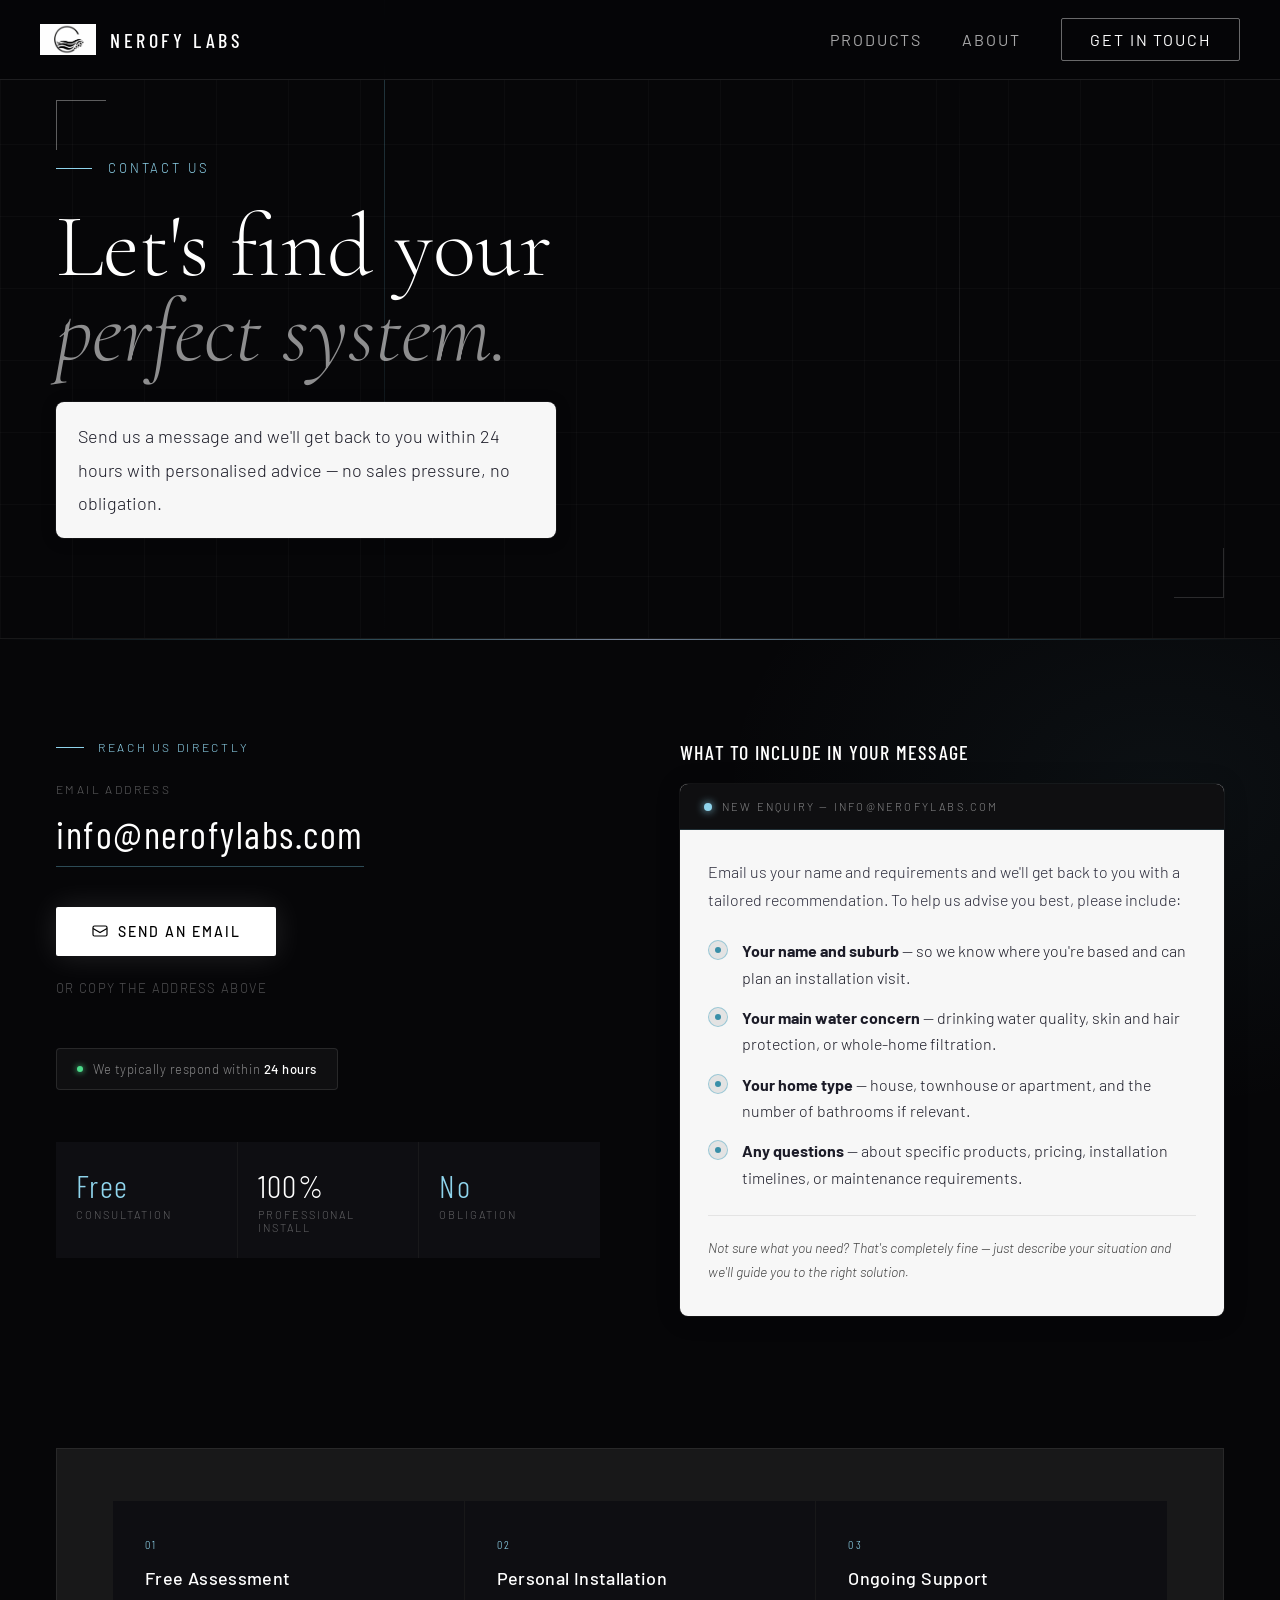
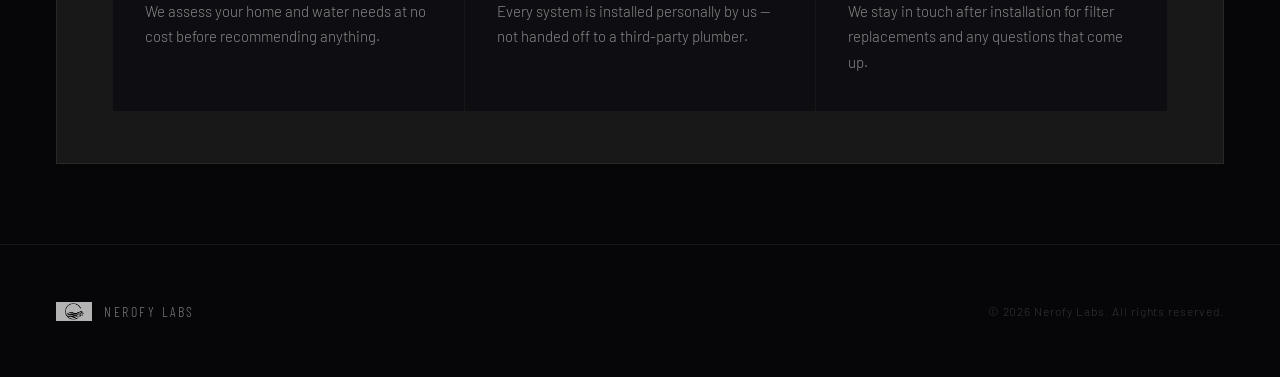
==== contact.html @ e78b655a "Create contact.html" ====
<!DOCTYPE html>
<html lang="en">
<head>
<meta charset="UTF-8"/>
<meta name="viewport" content="width=device-width, initial-scale=1.0"/>
<title>Contact — Nerofy Labs</title>
<link href="https://fonts.googleapis.com/css2?family=Cormorant+Garamond:wght@300;400;500&family=Barlow:wght@300;400;500;600&family=Barlow+Condensed:wght@300;400;500&display=swap" rel="stylesheet"/>
<style>
*{margin:0;padding:0;box-sizing:border-box;}
:root{
--black:#060608;
--surface:#0e0e12;
--surface2:#13131a;
--border:#252530;
--accent:#6ab4cc;
--accent2:#3a8fa8;
--accent-bright:#8fd4ec;
}
html{scroll-behavior:smooth;}
body{background:var(--black);color:#fff;font-family:'Barlow',sans-serif;font-weight:300;overflow-x:hidden;font-size:18px;}

/* TEXT PANEL */
.text-panel{
  display:block;
  background:rgba(255,255,255,0.97);
  color:#1c1c28;
  padding:18px 22px;
  border-radius:8px;
  line-height:1.85;
  font-weight:300;
  box-shadow:0 2px 16px rgba(0,0,0,0.18),0 0 0 1px rgba(255,255,255,0.06);
}
.text-panel strong{color:#000;font-weight:500;}

/* NAV */
nav{position:fixed;top:0;left:0;right:0;z-index:100;padding:0 40px;height:80px;display:flex;align-items:center;justify-content:space-between;border-bottom:1px solid rgba(255,255,255,0.1);background:rgba(6,6,8,0.94);backdrop-filter:blur(16px);}
.nav-logo{display:flex;align-items:center;gap:14px;text-decoration:none;}
.nav-logo img{width:56px;height:56px;object-fit:contain;}
.nav-logo-text{font-family:'Barlow Condensed',sans-serif;font-size:20px;font-weight:500;letter-spacing:0.18em;color:#fff;text-transform:uppercase;}
.nav-links{display:flex;align-items:center;gap:40px;}
.nav-links a{font-size:16px;font-weight:400;letter-spacing:0.12em;text-transform:uppercase;color:rgba(255,255,255,0.65);text-decoration:none;transition:color 0.3s;}
.nav-links a:hover{color:#fff;}
.nav-links a.active{color:#fff;}
.nav-cta{font-size:15px;font-weight:500;letter-spacing:0.12em;text-transform:uppercase;padding:11px 28px;border:1px solid rgba(255,255,255,0.4);color:#fff;text-decoration:none;transition:all 0.3s;border-radius:2px;}
.nav-cta:hover{background:rgba(255,255,255,0.08);}

/* PAGE HEADER */
.page-header{padding:160px 56px 100px;position:relative;overflow:hidden;border-bottom:1px solid rgba(255,255,255,0.07);}
.page-header-grid{position:absolute;inset:0;background-image:linear-gradient(rgba(255,255,255,0.025) 1px,transparent 1px),linear-gradient(90deg,rgba(255,255,255,0.025) 1px,transparent 1px);background-size:72px 72px;}
.page-header-beam{position:absolute;top:0;left:30%;width:1px;height:100%;background:linear-gradient(to bottom,rgba(106,180,204,0.3),rgba(106,180,204,0.08) 70%,transparent);}
.page-header-beam-2{position:absolute;top:0;right:25%;width:1px;height:100%;background:linear-gradient(to bottom,transparent 10%,rgba(255,255,255,0.06) 40%,rgba(255,255,255,0.1) 55%,rgba(255,255,255,0.06) 70%,transparent);}
.page-header-corner{position:absolute;top:100px;left:56px;width:50px;height:50px;border-top:1px solid rgba(255,255,255,0.35);border-left:1px solid rgba(255,255,255,0.35);}
.page-header-corner-br{position:absolute;bottom:40px;right:56px;width:50px;height:50px;border-bottom:1px solid rgba(255,255,255,0.15);border-right:1px solid rgba(255,255,255,0.15);}
.page-header-content{position:relative;max-width:680px;}
.page-header-eyebrow{display:flex;align-items:center;gap:16px;margin-bottom:28px;opacity:0;animation:fadeUp 0.8s 0.1s forwards;}
.page-header-eyebrow-line{width:36px;height:1px;background:var(--accent-bright);}
.page-header-eyebrow span{font-size:13px;letter-spacing:0.22em;text-transform:uppercase;color:var(--accent-bright);}
.page-header-title{font-family:'Cormorant Garamond',serif;font-size:clamp(52px,7vw,90px);font-weight:300;line-height:0.95;color:#fff;margin-bottom:28px;opacity:0;animation:fadeUp 0.8s 0.2s forwards;}
.page-header-title em{font-style:italic;color:rgba(255,255,255,0.55);}
.page-header-sub{font-size:18px;max-width:500px;opacity:0;animation:fadeUp 0.8s 0.3s forwards;}

/* LIGHT DIVIDER */
.light-divider{height:1px;background:linear-gradient(90deg,transparent,rgba(106,180,204,0.4) 30%,rgba(200,220,255,0.6) 50%,rgba(106,180,204,0.4) 70%,transparent);}

/* CONTACT SECTION */
.contact-section{padding:100px 56px;position:relative;}
.contact-glow{position:absolute;top:0;right:0;width:600px;height:500px;background:radial-gradient(ellipse at 80% 30%,rgba(106,180,204,0.06) 0%,transparent 65%);pointer-events:none;}

.contact-layout{display:grid;grid-template-columns:1fr 1fr;gap:80px;align-items:start;}

/* LEFT — email block */
.contact-left{opacity:0;animation:fadeUp 0.8s 0.15s forwards;}
.contact-section-eyebrow{display:flex;align-items:center;gap:14px;margin-bottom:28px;}
.contact-eyebrow-line{width:28px;height:1px;background:var(--accent-bright);}
.contact-eyebrow-line span,.contact-section-eyebrow span{font-size:12px;letter-spacing:0.22em;text-transform:uppercase;color:var(--accent-bright);}

.contact-email-wrap{margin-bottom:40px;}
.contact-email-label{font-size:12px;letter-spacing:0.2em;text-transform:uppercase;color:rgba(255,255,255,0.35);margin-bottom:16px;display:block;}
.contact-email-link{
  font-family:'Barlow Condensed',sans-serif;
  font-size:clamp(22px,3vw,38px);
  font-weight:400;
  letter-spacing:0.04em;
  color:#fff;
  text-decoration:none;
  border-bottom:1px solid rgba(106,180,204,0.4);
  padding-bottom:8px;
  display:inline-block;
  transition:all 0.3s;
  line-height:1.2;
}
.contact-email-link:hover{color:var(--accent-bright);border-color:var(--accent-bright);}

.contact-email-btn{
  display:inline-flex;
  align-items:center;
  gap:10px;
  font-size:14px;
  font-weight:500;
  letter-spacing:0.14em;
  text-transform:uppercase;
  color:#000;
  text-decoration:none;
  background:#fff;
  padding:16px 36px;
  border-radius:2px;
  transition:all 0.3s;
  box-shadow:0 0 30px rgba(255,255,255,0.12);
  margin-bottom:24px;
}
.contact-email-btn:hover{background:rgba(255,255,255,0.9);box-shadow:0 0 50px rgba(255,255,255,0.2);}
.contact-email-btn svg{width:16px;height:16px;}

.contact-or{font-size:13px;color:rgba(255,255,255,0.3);letter-spacing:0.1em;text-transform:uppercase;display:block;margin-bottom:24px;}

/* decorative stat boxes */
.contact-stats{display:flex;gap:1px;background:rgba(255,255,255,0.08);margin-top:52px;}
.contact-stat{flex:1;background:var(--surface);padding:24px 20px;}
.contact-stat-num{font-family:'Barlow Condensed',sans-serif;font-size:32px;font-weight:300;color:#fff;display:block;letter-spacing:0.04em;}
.contact-stat-label{font-size:11px;letter-spacing:0.18em;text-transform:uppercase;color:rgba(255,255,255,0.35);display:block;margin-top:4px;}
.contact-stat-accent{color:var(--accent-bright);}

/* RIGHT — instructions */
.contact-right{opacity:0;animation:fadeUp 0.8s 0.3s forwards;}
.contact-instructions{margin-bottom:32px;}
.contact-instructions-title{font-family:'Barlow Condensed',sans-serif;font-size:20px;font-weight:500;letter-spacing:0.06em;text-transform:uppercase;color:#fff;margin-bottom:20px;}

.contact-panel{
  background:rgba(255,255,255,0.97);
  color:#1c1c28;
  border-radius:8px;
  overflow:hidden;
  box-shadow:0 2px 24px rgba(0,0,0,0.2),0 0 0 1px rgba(255,255,255,0.06);
}
.contact-panel-header{
  background:rgba(6,6,8,0.96);
  border-bottom:1px solid rgba(106,180,204,0.2);
  padding:16px 24px;
  display:flex;
  align-items:center;
  gap:10px;
}
.contact-panel-dot{width:8px;height:8px;border-radius:50%;background:var(--accent-bright);box-shadow:0 0 8px var(--accent-bright);}
.contact-panel-label{font-size:11px;letter-spacing:0.2em;text-transform:uppercase;color:rgba(255,255,255,0.5);}
.contact-panel-body{padding:28px 28px 32px;}
.contact-panel-intro{font-size:16px;line-height:1.75;color:#2a2a3a;margin-bottom:24px;font-weight:300;}

.contact-checklist{list-style:none;display:flex;flex-direction:column;gap:14px;margin-bottom:24px;}
.contact-checklist li{display:flex;align-items:flex-start;gap:14px;font-size:16px;line-height:1.65;color:#1c1c28;font-weight:300;}
.contact-check{
  flex-shrink:0;
  width:20px;height:20px;
  border-radius:50%;
  background:rgba(6,6,8,0.08);
  border:1.5px solid rgba(106,180,204,0.6);
  display:flex;align-items:center;justify-content:center;
  margin-top:2px;
}
.contact-check::after{
  content:'';
  width:6px;height:6px;
  border-radius:50%;
  background:var(--accent2);
}

.contact-panel-note{
  font-size:14px;
  line-height:1.7;
  color:#444;
  font-style:italic;
  padding-top:20px;
  border-top:1px solid rgba(0,0,0,0.08);
}

/* response time badge */
.contact-response{
  display:inline-flex;
  align-items:center;
  gap:10px;
  background:rgba(255,255,255,0.04);
  border:1px solid rgba(255,255,255,0.1);
  padding:12px 20px;
  border-radius:4px;
  margin-top:28px;
}
.contact-response-dot{width:6px;height:6px;border-radius:50%;background:#4cdb8a;box-shadow:0 0 6px #4cdb8a;animation:pulse 2s ease-in-out infinite;}
.contact-response-text{font-size:13px;color:rgba(255,255,255,0.5);letter-spacing:0.04em;}
.contact-response-text strong{color:#fff;font-weight:500;}

@keyframes pulse{0%,100%{opacity:1;}50%{opacity:0.4;}}

/* DIVIDER SECTION */
.contact-divider-section{padding:0 56px 80px;}
.contact-divider-inner{border:1px solid rgba(255,255,255,0.07);padding:52px 56px;display:grid;grid-template-columns:repeat(3,1fr);gap:1px;background:rgba(255,255,255,0.07);}
.contact-reason{background:var(--surface);padding:36px 32px;}
.contact-reason-num{font-family:'Barlow Condensed',sans-serif;font-size:12px;letter-spacing:0.2em;color:var(--accent-bright);margin-bottom:16px;display:block;}
.contact-reason-title{font-size:18px;font-weight:500;color:#fff;margin-bottom:10px;letter-spacing:0.02em;}
.contact-reason-desc{font-size:15px;color:rgba(255,255,255,0.5);line-height:1.7;font-weight:300;}

footer{padding:48px 56px;border-top:1px solid rgba(255,255,255,0.07);display:flex;align-items:center;justify-content:space-between;flex-wrap:wrap;gap:20px;}
.footer-logo{display:flex;align-items:center;gap:12px;}
.footer-logo img{width:36px;height:36px;object-fit:contain;opacity:0.7;}
.footer-logo span{font-family:'Barlow Condensed',sans-serif;font-size:14px;letter-spacing:0.18em;text-transform:uppercase;color:rgba(255,255,255,0.45);}
.footer-copy{font-size:12px;color:rgba(255,255,255,0.18);letter-spacing:0.08em;}

@keyframes fadeUp{from{opacity:0;transform:translateY(24px);}to{opacity:1;transform:translateY(0);}}

@media(max-width:960px){
  nav{padding:0 24px;}
  .nav-links{display:none;}
  .page-header{padding:120px 28px 72px;}
  .page-header-corner{left:28px;}
  .contact-section{padding:64px 28px;}
  .contact-layout{grid-template-columns:1fr;gap:56px;}
  .contact-divider-section{padding:0 28px 64px;}
  .contact-divider-inner{grid-template-columns:1fr;padding:32px;}
  footer{padding:40px 28px;}
}
</style>
</head>
<body>

<nav>
  <a class="nav-logo" href="index.html">
    <img src="logo.png" alt="Nerofy Labs"/>
    <span class="nav-logo-text">Nerofy Labs</span>
  </a>
  <div class="nav-links">
    <a href="products.html">Products</a>
    <a href="index.html#why">About</a>
    <a href="contact.html" class="nav-cta active">Get in Touch</a>
  </div>
</nav>

<!-- PAGE HEADER -->
<div class="page-header">
  <div class="page-header-grid"></div>
  <div class="page-header-beam"></div>
  <div class="page-header-beam-2"></div>
  <div class="page-header-corner"></div>
  <div class="page-header-corner-br"></div>
  <div class="page-header-content">
    <div class="page-header-eyebrow">
      <div class="page-header-eyebrow-line"></div>
      <span>Contact Us</span>
    </div>
    <h1 class="page-header-title">Let's find your<br><em>perfect system.</em></h1>
    <p class="page-header-sub"><span class="text-panel">Send us a message and we'll get back to you within 24 hours with personalised advice — no sales pressure, no obligation.</span></p>
  </div>
</div>

<div class="light-divider"></div>

<!-- CONTACT SECTION -->
<section class="contact-section">
  <div class="contact-glow"></div>
  <div class="contact-layout">

    <!-- LEFT: EMAIL -->
    <div class="contact-left">
      <div class="contact-section-eyebrow">
        <div class="contact-eyebrow-line"></div>
        <span>Reach Us Directly</span>
      </div>

      <div class="contact-email-wrap">
        <span class="contact-email-label">Email Address</span>
        <a href="mailto:info@nerofylabs.com" class="contact-email-link">info@nerofylabs.com</a>
      </div>

      <a href="mailto:info@nerofylabs.com" class="contact-email-btn">
        <svg viewBox="0 0 16 16" fill="none" xmlns="http://www.w3.org/2000/svg"><rect x="1" y="3" width="14" height="10" rx="1.5" stroke="currentColor" stroke-width="1.2"/><path d="M1 5.5L8 9.5L15 5.5" stroke="currentColor" stroke-width="1.2"/></svg>
        Send an Email
      </a>

      <span class="contact-or">or copy the address above</span>

      <div class="contact-response">
        <div class="contact-response-dot"></div>
        <span class="contact-response-text">We typically respond within <strong>24 hours</strong></span>
      </div>

      <div class="contact-stats">
        <div class="contact-stat">
          <span class="contact-stat-num contact-stat-accent">Free</span>
          <span class="contact-stat-label">Consultation</span>
        </div>
        <div class="contact-stat">
          <span class="contact-stat-num">100%</span>
          <span class="contact-stat-label">Professional Install</span>
        </div>
        <div class="contact-stat">
          <span class="contact-stat-num contact-stat-accent">No</span>
          <span class="contact-stat-label">Obligation</span>
        </div>
      </div>
    </div>

    <!-- RIGHT: INSTRUCTIONS -->
    <div class="contact-right">
      <div class="contact-instructions">
        <p class="contact-instructions-title">What to include in your message</p>
        <div class="contact-panel">
          <div class="contact-panel-header">
            <div class="contact-panel-dot"></div>
            <span class="contact-panel-label">New Enquiry — info@nerofylabs.com</span>
          </div>
          <div class="contact-panel-body">
            <p class="contact-panel-intro">
              Email us your name and requirements and we'll get back to you with a tailored recommendation. To help us advise you best, please include:
            </p>
            <ul class="contact-checklist">
              <li>
                <span class="contact-check"></span>
                <span><strong>Your name and suburb</strong> — so we know where you're based and can plan an installation visit.</span>
              </li>
              <li>
                <span class="contact-check"></span>
                <span><strong>Your main water concern</strong> — drinking water quality, skin and hair protection, or whole-home filtration.</span>
              </li>
              <li>
                <span class="contact-check"></span>
                <span><strong>Your home type</strong> — house, townhouse or apartment, and the number of bathrooms if relevant.</span>
              </li>
              <li>
                <span class="contact-check"></span>
                <span><strong>Any questions</strong> — about specific products, pricing, installation timelines, or maintenance requirements.</span>
              </li>
            </ul>
            <p class="contact-panel-note">
              Not sure what you need? That's completely fine — just describe your situation and we'll guide you to the right solution.
            </p>
          </div>
        </div>
      </div>
    </div>

  </div>
</section>

<!-- WHY GET IN TOUCH -->
<div class="contact-divider-section">
  <div class="contact-divider-inner">
    <div class="contact-reason">
      <span class="contact-reason-num">01</span>
      <p class="contact-reason-title">Free Assessment</p>
      <p class="contact-reason-desc">We assess your home and water needs at no cost before recommending anything.</p>
    </div>
    <div class="contact-reason">
      <span class="contact-reason-num">02</span>
      <p class="contact-reason-title">Personal Installation</p>
      <p class="contact-reason-desc">Every system is installed personally by us — not handed off to a third-party plumber.</p>
    </div>
    <div class="contact-reason">
      <span class="contact-reason-num">03</span>
      <p class="contact-reason-title">Ongoing Support</p>
      <p class="contact-reason-desc">We stay in touch after installation for filter replacements and any questions that come up.</p>
    </div>
  </div>
</div>

<footer>
  <div class="footer-logo">
    <img src="logo.png" alt="Nerofy Labs"/>
    <span>Nerofy Labs</span>
  </div>
  <span class="footer-copy">© 2026 Nerofy Labs. All rights reserved.</span>
</footer>

</body>
</html>
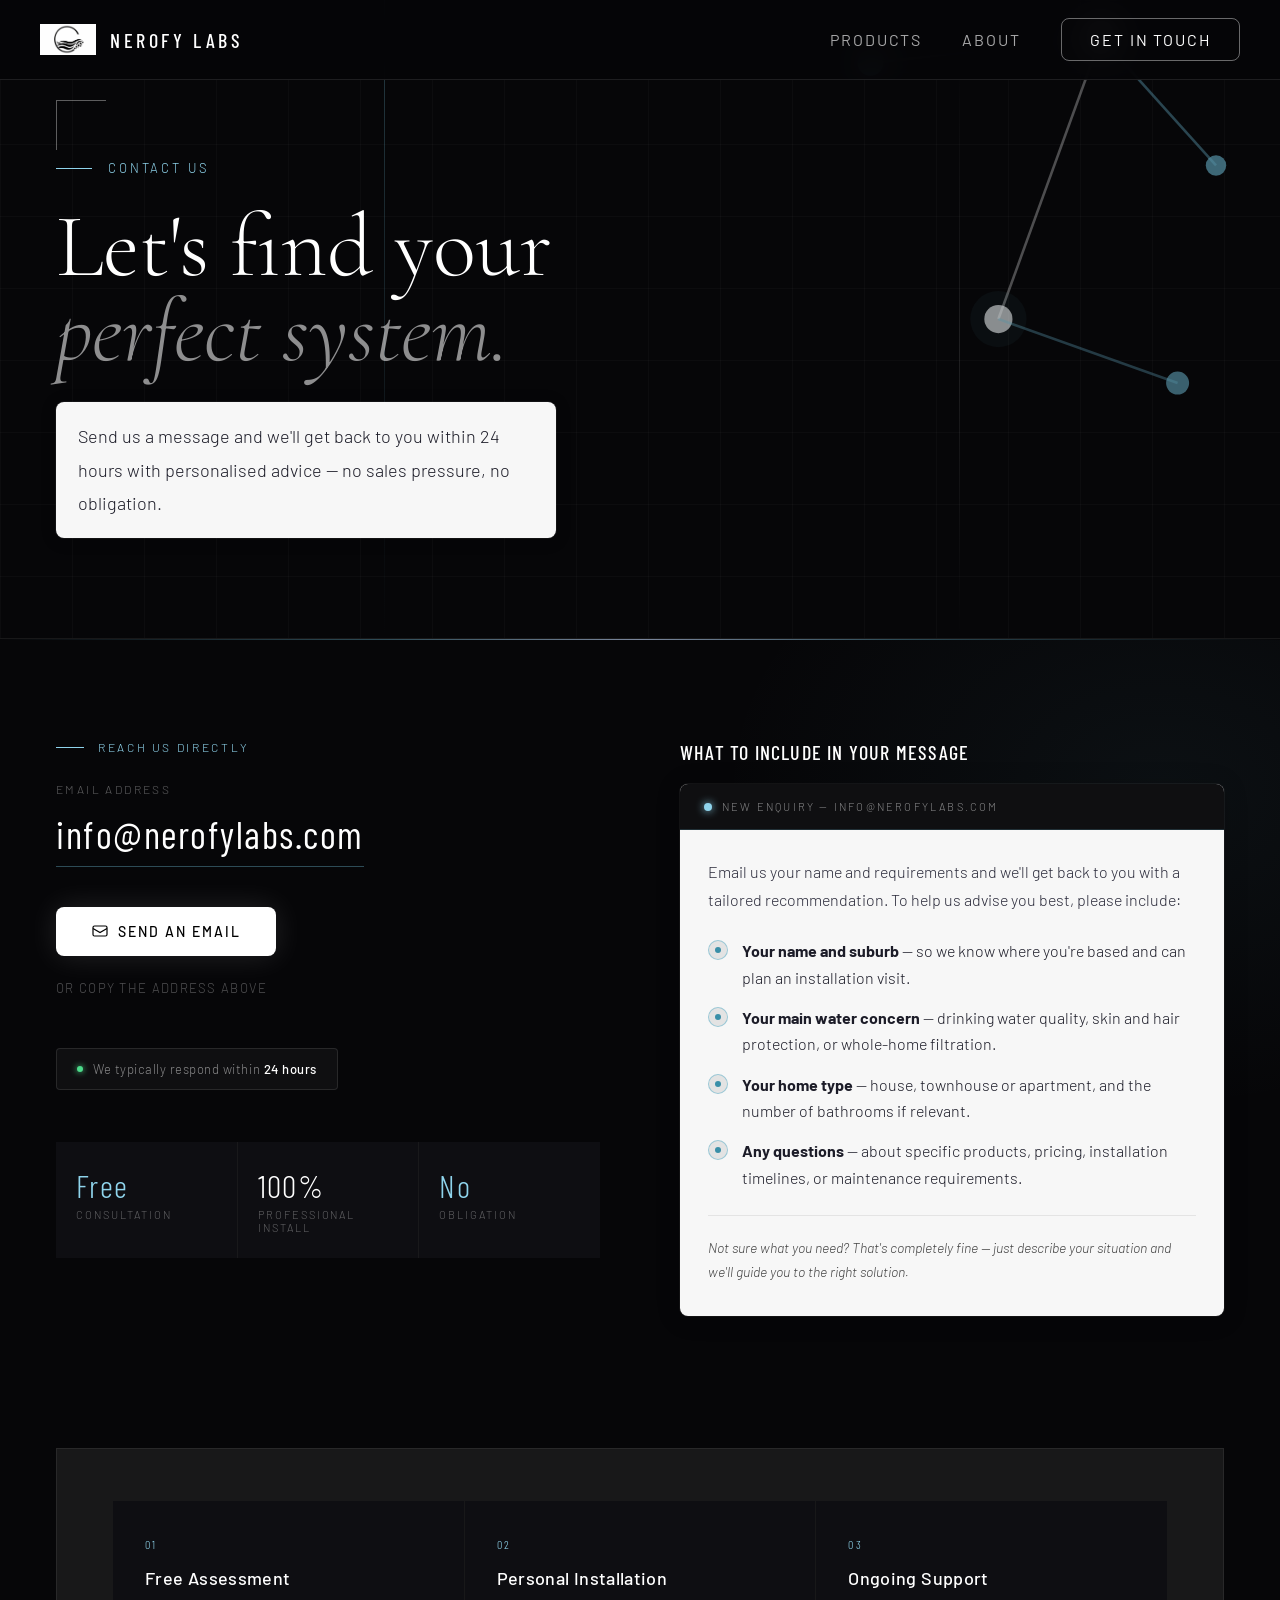
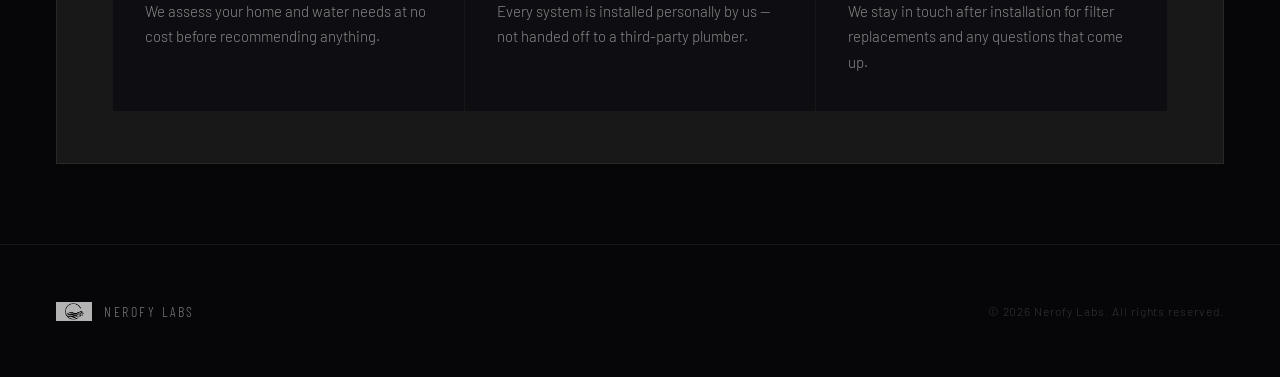
==== commit 2a129947: "Update contact.html" ====
--- a/contact.html
+++ b/contact.html
@@ -41,7 +41,7 @@
 .nav-links a{font-size:16px;font-weight:400;letter-spacing:0.12em;text-transform:uppercase;color:rgba(255,255,255,0.65);text-decoration:none;transition:color 0.3s;}
 .nav-links a:hover{color:#fff;}
 .nav-links a.active{color:#fff;}
-.nav-cta{font-size:15px;font-weight:500;letter-spacing:0.12em;text-transform:uppercase;padding:11px 28px;border:1px solid rgba(255,255,255,0.4);color:#fff;text-decoration:none;transition:all 0.3s;border-radius:2px;}
+.nav-cta{font-size:15px;font-weight:500;letter-spacing:0.12em;text-transform:uppercase;padding:11px 28px;border:1px solid rgba(255,255,255,0.4);color:#fff;text-decoration:none;transition:all 0.3s;border-radius:8px;}
 .nav-cta:hover{background:rgba(255,255,255,0.08);}
 
 /* PAGE HEADER */
@@ -103,7 +103,7 @@
   text-decoration:none;
   background:#fff;
   padding:16px 36px;
-  border-radius:2px;
+  border-radius:8px;
   transition:all 0.3s;
   box-shadow:0 0 30px rgba(255,255,255,0.12);
   margin-bottom:24px;
@@ -238,7 +238,19 @@
   <div class="page-header-beam"></div>
   <div class="page-header-beam-2"></div>
   <div class="page-header-corner"></div>
-  <div class="page-header-corner-br"></div>
+  <svg style="position:absolute;top:0;right:0;width:40%;height:100%;opacity:0.8;pointer-events:none;" viewBox="0 0 400 600" xmlns="http://www.w3.org/2000/svg" preserveAspectRatio="xMaxYMid slice">
+    <circle cx="80" cy="100" r="10" fill="rgba(106,180,204,0.82)"/>
+    <circle cx="260" cy="80" r="13" fill="rgba(255,255,255,0.74)"/>
+    <circle cx="350" cy="180" r="8" fill="rgba(106,180,204,0.7)"/>
+    <circle cx="180" cy="300" r="11" fill="rgba(255,255,255,0.68)"/>
+    <circle cx="320" cy="350" r="9" fill="rgba(106,180,204,0.65)"/>
+    <line x1="80" y1="100" x2="260" y2="80" stroke="rgba(255,255,255,0.42)" stroke-width="2"/>
+    <line x1="260" y1="80" x2="350" y2="180" stroke="rgba(106,180,204,0.46)" stroke-width="2"/>
+    <line x1="260" y1="80" x2="180" y2="300" stroke="rgba(255,255,255,0.36)" stroke-width="2"/>
+    <line x1="180" y1="300" x2="320" y2="350" stroke="rgba(106,180,204,0.38)" stroke-width="2"/>
+    <circle cx="260" cy="80" r="26" fill="rgba(255,255,255,0.05)"/>
+    <circle cx="180" cy="300" r="22" fill="rgba(106,180,204,0.06)"/>
+  </svg>
   <div class="page-header-content">
     <div class="page-header-eyebrow">
       <div class="page-header-eyebrow-line"></div>
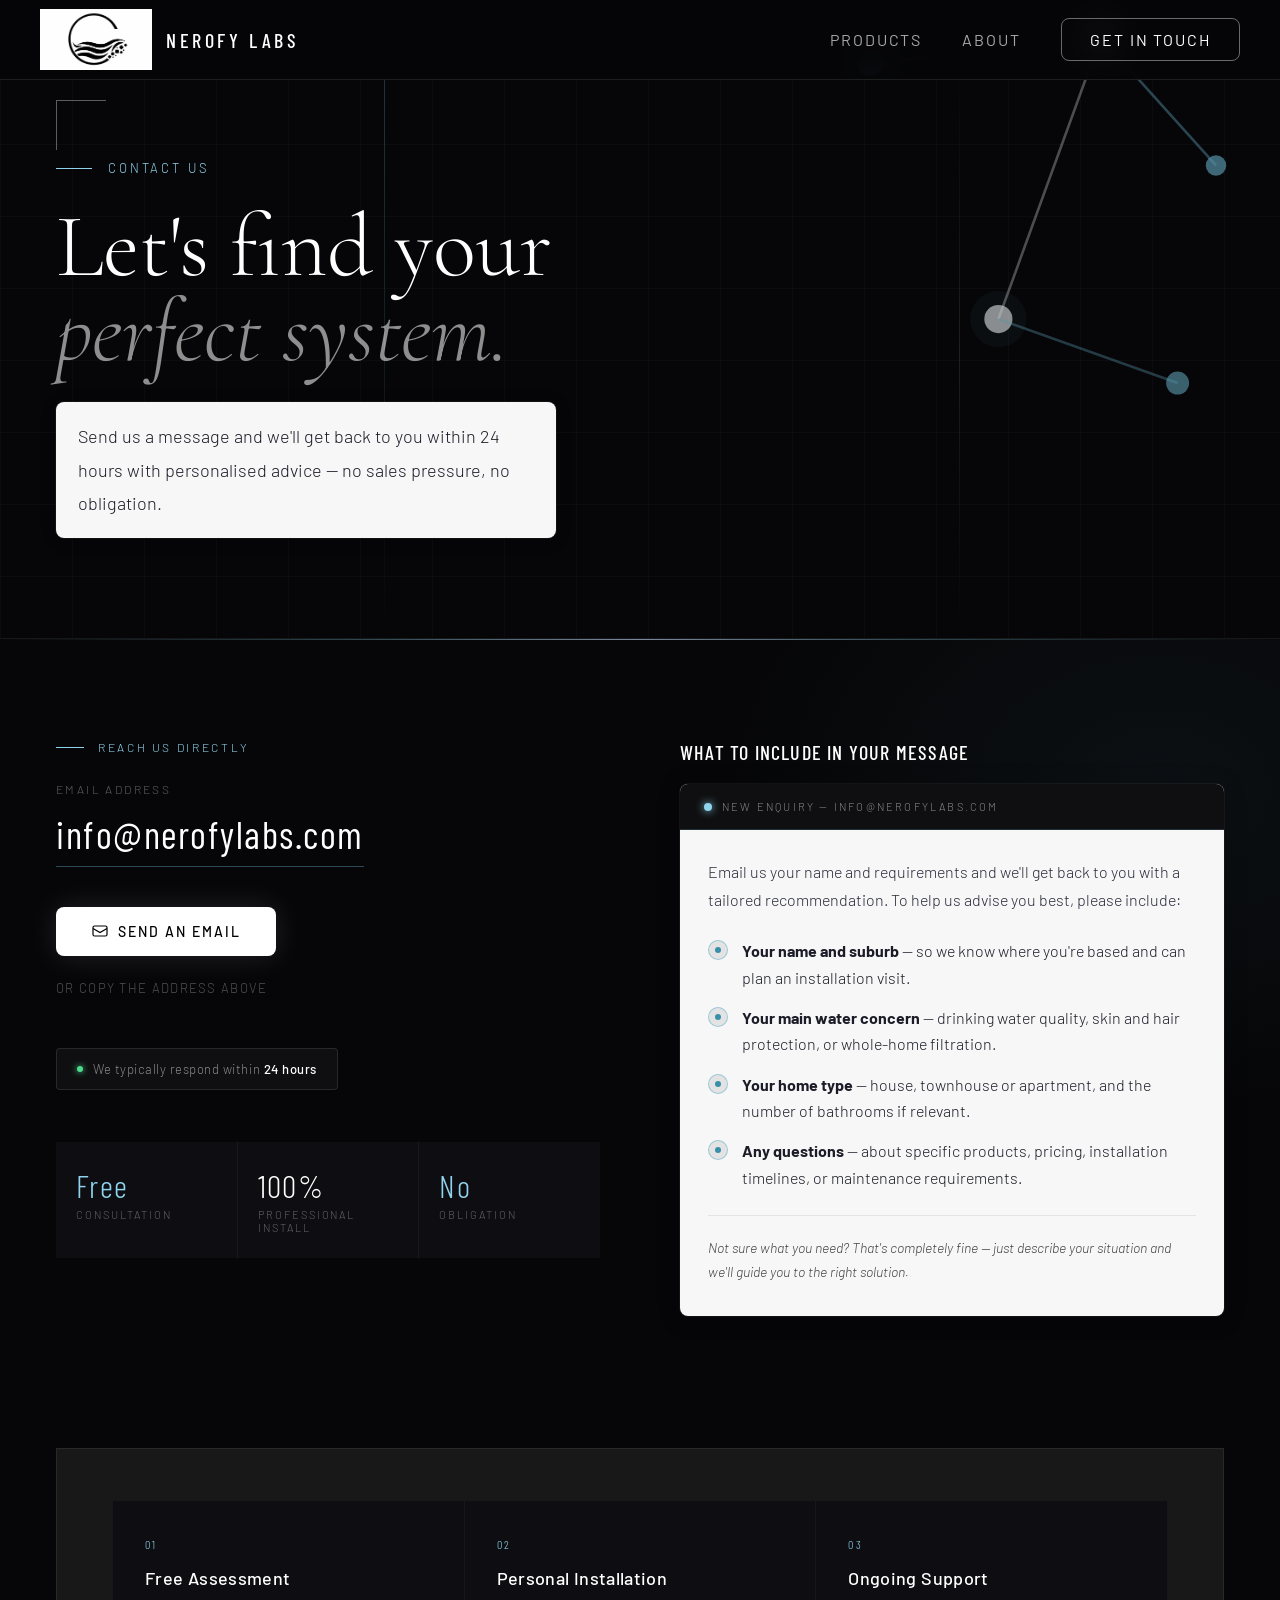
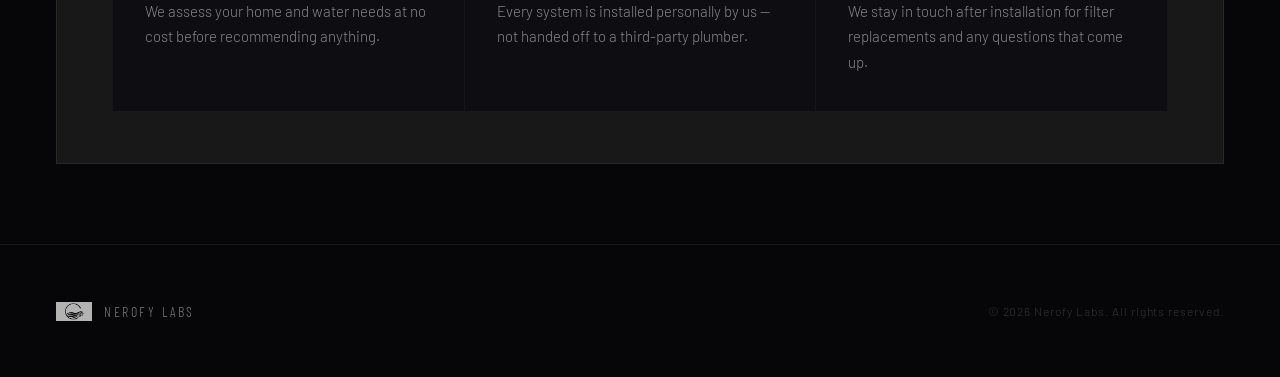
==== commit e449d559: "Update contact.html" ====
--- a/contact.html
+++ b/contact.html
@@ -35,7 +35,7 @@
 /* NAV */
 nav{position:fixed;top:0;left:0;right:0;z-index:100;padding:0 40px;height:80px;display:flex;align-items:center;justify-content:space-between;border-bottom:1px solid rgba(255,255,255,0.1);background:rgba(6,6,8,0.94);backdrop-filter:blur(16px);}
 .nav-logo{display:flex;align-items:center;gap:14px;text-decoration:none;}
-.nav-logo img{width:56px;height:56px;object-fit:contain;}
+.nav-logo img{width:112px;height:112px;object-fit:contain;}
 .nav-logo-text{font-family:'Barlow Condensed',sans-serif;font-size:20px;font-weight:500;letter-spacing:0.18em;color:#fff;text-transform:uppercase;}
 .nav-links{display:flex;align-items:center;gap:40px;}
 .nav-links a{font-size:16px;font-weight:400;letter-spacing:0.12em;text-transform:uppercase;color:rgba(255,255,255,0.65);text-decoration:none;transition:color 0.3s;}
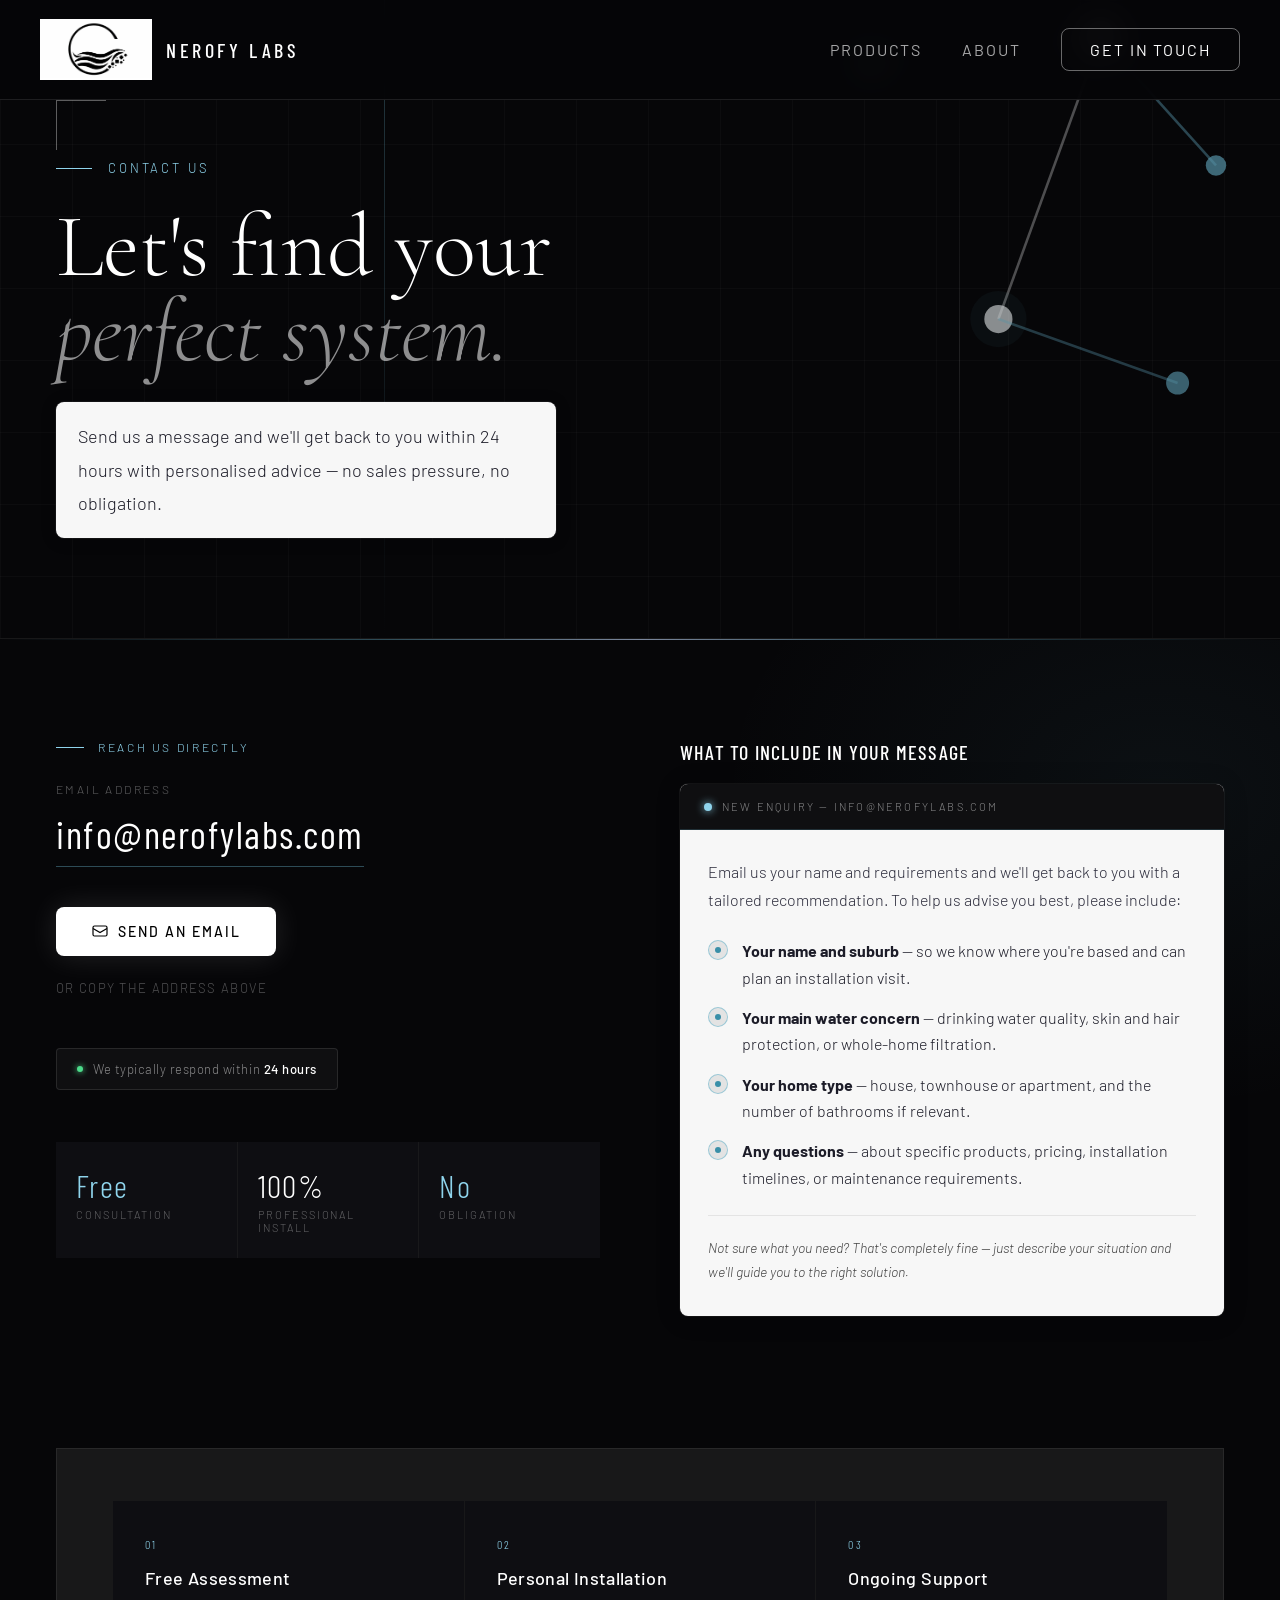
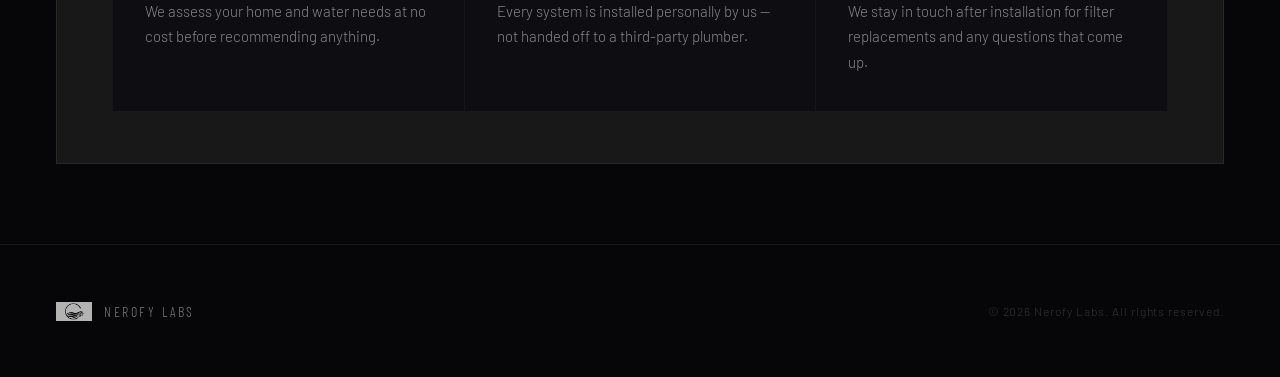
==== commit dbf5199e: "Update contact.html" ====
--- a/contact.html
+++ b/contact.html
@@ -33,7 +33,7 @@
 .text-panel strong{color:#000;font-weight:500;}
 
 /* NAV */
-nav{position:fixed;top:0;left:0;right:0;z-index:100;padding:0 40px;height:80px;display:flex;align-items:center;justify-content:space-between;border-bottom:1px solid rgba(255,255,255,0.1);background:rgba(6,6,8,0.94);backdrop-filter:blur(16px);}
+nav{position:fixed;top:0;left:0;right:0;z-index:100;padding:0 40px;height:100px;display:flex;align-items:center;justify-content:space-between;border-bottom:1px solid rgba(255,255,255,0.1);background:rgba(6,6,8,0.94);backdrop-filter:blur(16px);}
 .nav-logo{display:flex;align-items:center;gap:14px;text-decoration:none;}
 .nav-logo img{width:112px;height:112px;object-fit:contain;}
 .nav-logo-text{font-family:'Barlow Condensed',sans-serif;font-size:20px;font-weight:500;letter-spacing:0.18em;color:#fff;text-transform:uppercase;}
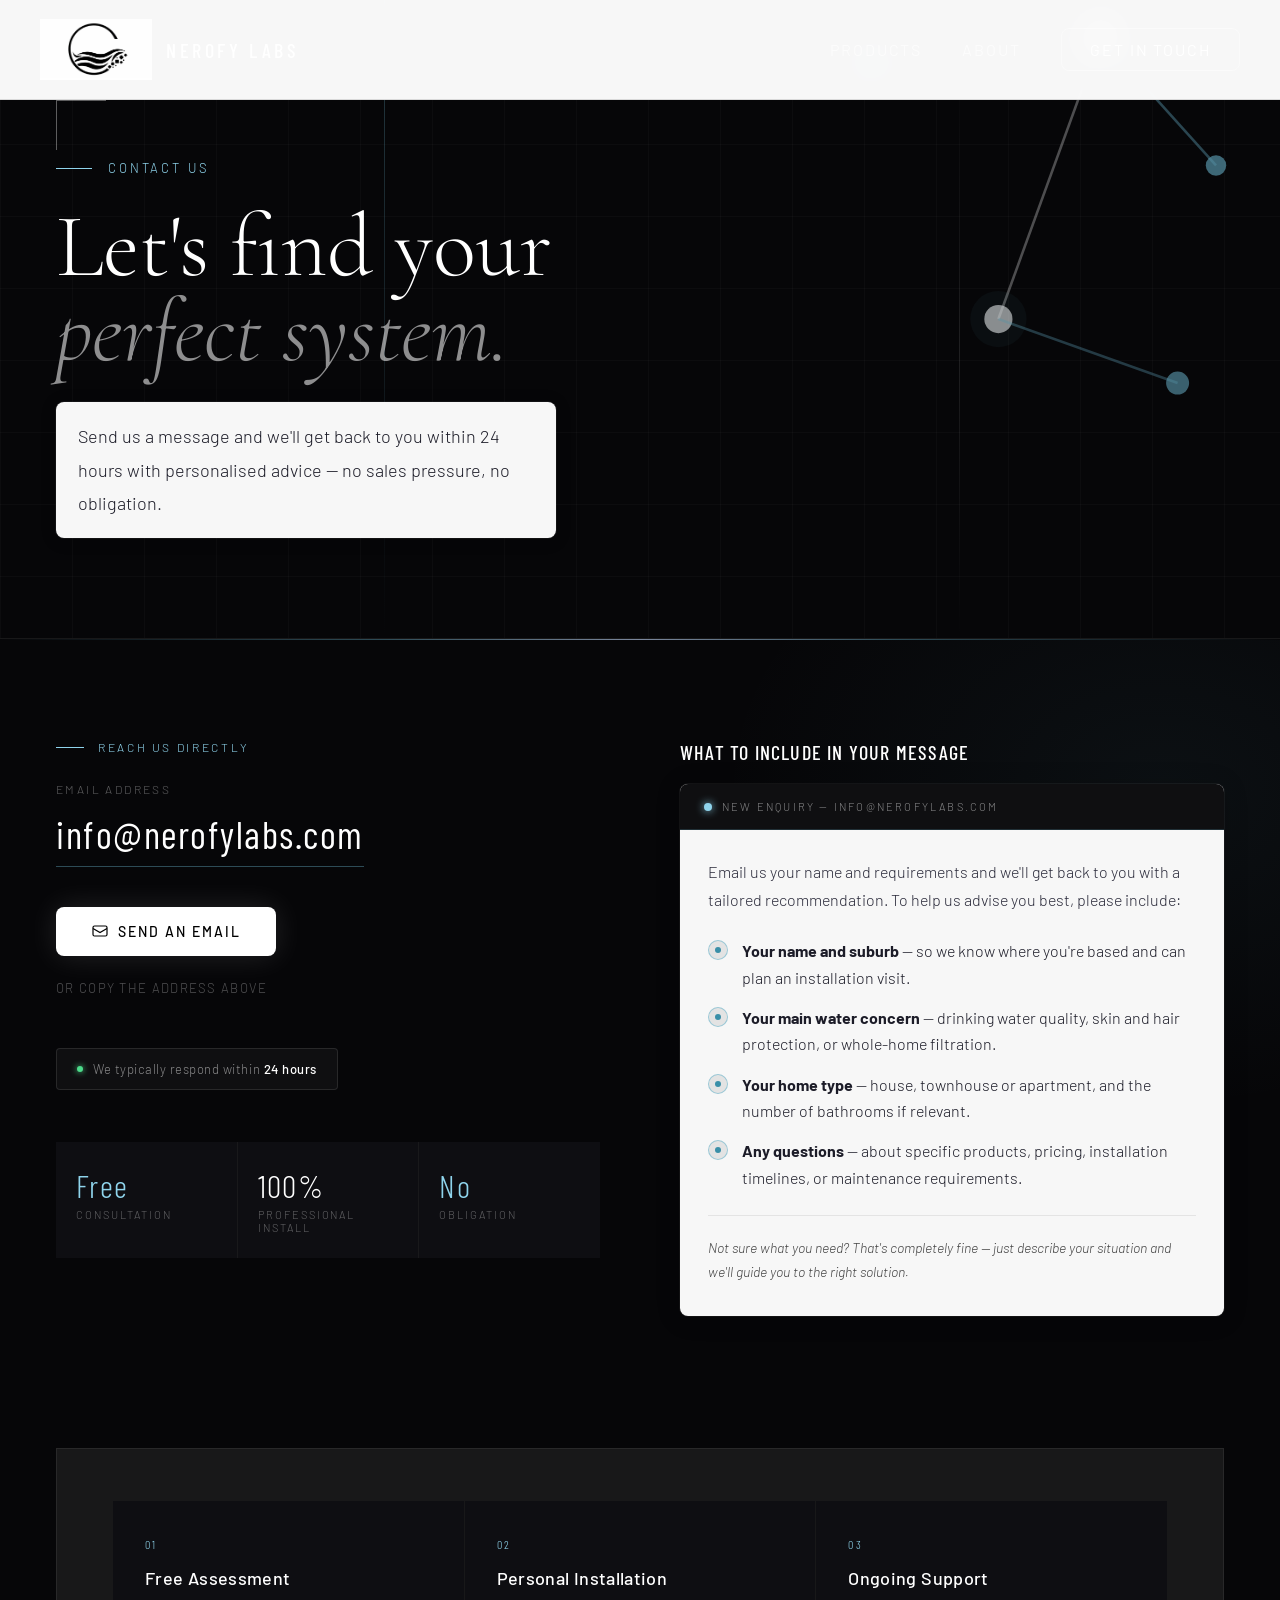
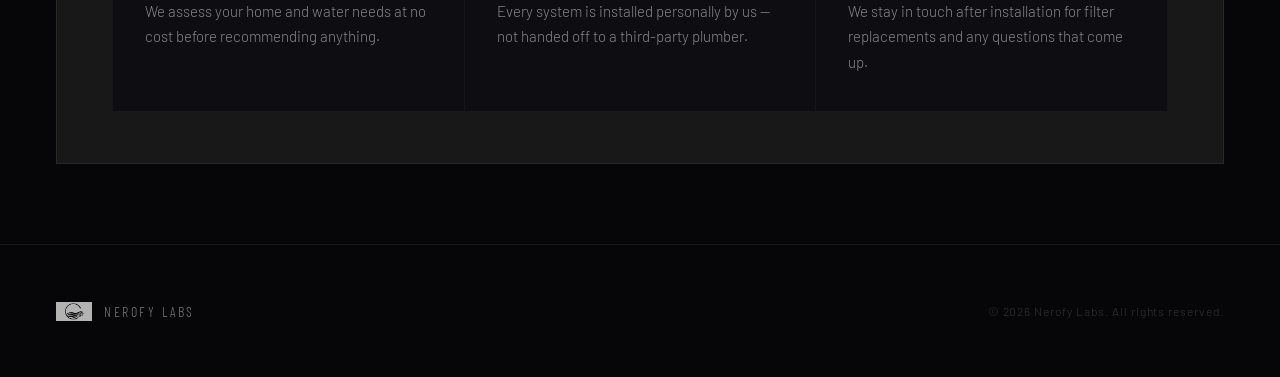
==== commit 5f574e88: "Update contact.html" ====
--- a/contact.html
+++ b/contact.html
@@ -33,13 +33,13 @@
 .text-panel strong{color:#000;font-weight:500;}
 
 /* NAV */
-nav{position:fixed;top:0;left:0;right:0;z-index:100;padding:0 40px;height:100px;display:flex;align-items:center;justify-content:space-between;border-bottom:1px solid rgba(255,255,255,0.1);background:rgba(6,6,8,0.94);backdrop-filter:blur(16px);}
+nav{position:fixed;top:0;left:0;right:0;z-index:100;padding:0 40px;height:100px;display:flex;align-items:center;justify-content:space-between;border-bottom:1px solid rgba(0,0,0,0.12);background:rgba(255,255,255,0.97);backdrop-filter:blur(16px);}
 .nav-logo{display:flex;align-items:center;gap:14px;text-decoration:none;}
 .nav-logo img{width:112px;height:112px;object-fit:contain;}
 .nav-logo-text{font-family:'Barlow Condensed',sans-serif;font-size:20px;font-weight:500;letter-spacing:0.18em;color:#fff;text-transform:uppercase;}
 .nav-links{display:flex;align-items:center;gap:40px;}
 .nav-links a{font-size:16px;font-weight:400;letter-spacing:0.12em;text-transform:uppercase;color:rgba(255,255,255,0.65);text-decoration:none;transition:color 0.3s;}
-.nav-links a:hover{color:#fff;}
+.nav-links a:hover,.nav-links a.active{color:#fff;}
 .nav-links a.active{color:#fff;}
 .nav-cta{font-size:15px;font-weight:500;letter-spacing:0.12em;text-transform:uppercase;padding:11px 28px;border:1px solid rgba(255,255,255,0.4);color:#fff;text-decoration:none;transition:all 0.3s;border-radius:8px;}
 .nav-cta:hover{background:rgba(255,255,255,0.08);}
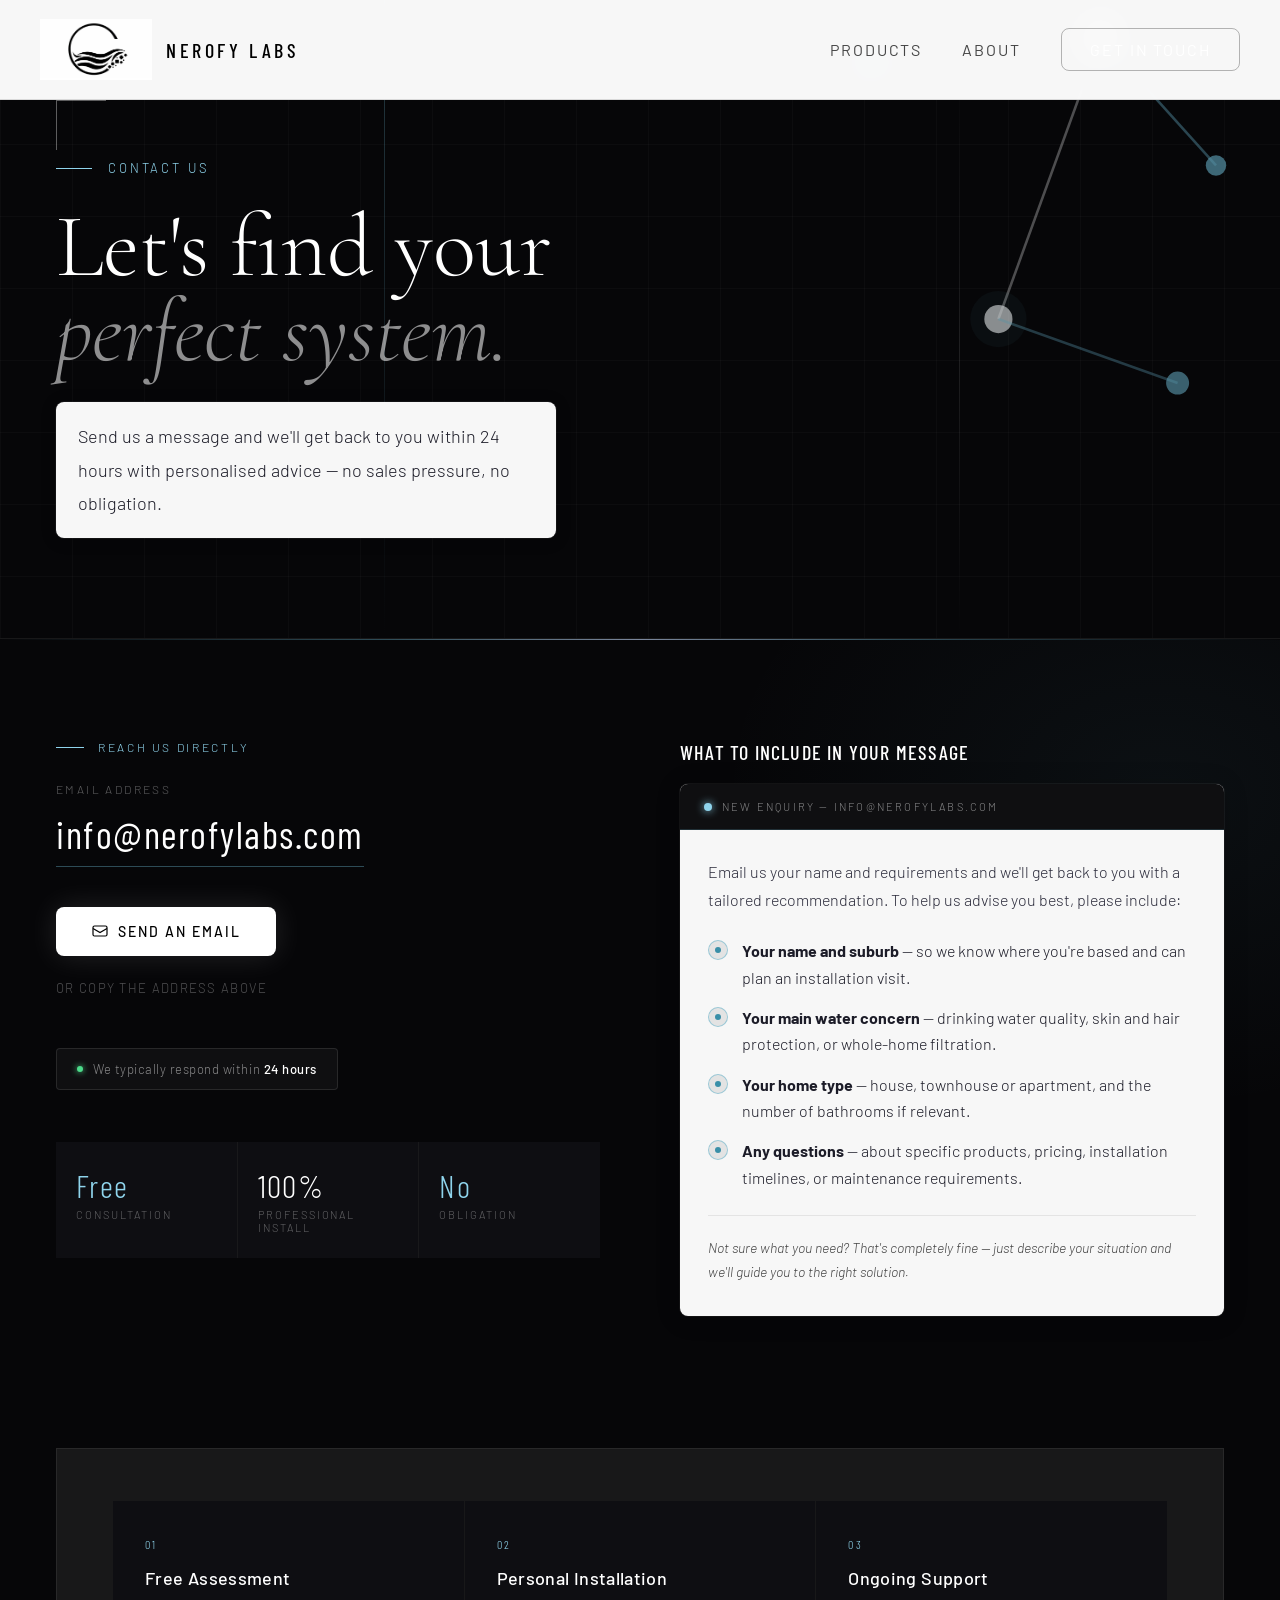
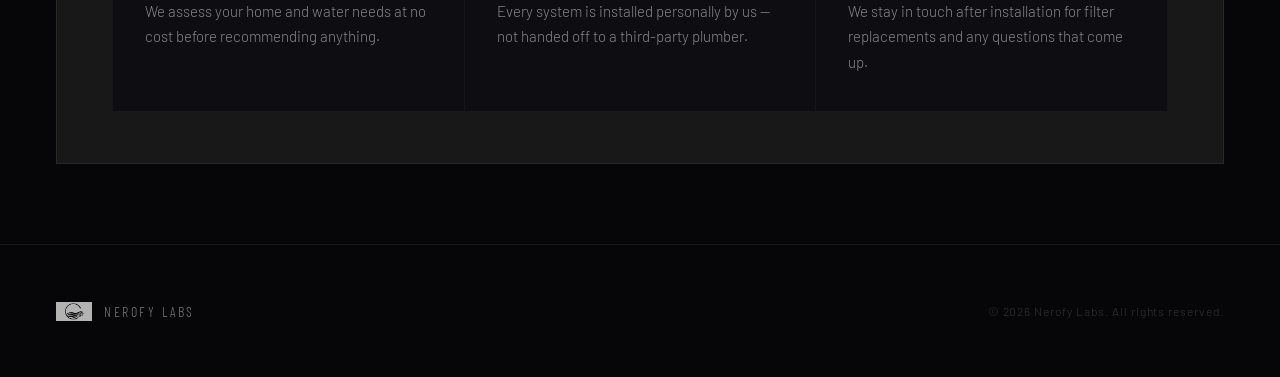
==== commit bfb0ce38: "Update contact.html" ====
--- a/contact.html
+++ b/contact.html
@@ -36,13 +36,13 @@
 nav{position:fixed;top:0;left:0;right:0;z-index:100;padding:0 40px;height:100px;display:flex;align-items:center;justify-content:space-between;border-bottom:1px solid rgba(0,0,0,0.12);background:rgba(255,255,255,0.97);backdrop-filter:blur(16px);}
 .nav-logo{display:flex;align-items:center;gap:14px;text-decoration:none;}
 .nav-logo img{width:112px;height:112px;object-fit:contain;}
-.nav-logo-text{font-family:'Barlow Condensed',sans-serif;font-size:20px;font-weight:500;letter-spacing:0.18em;color:#fff;text-transform:uppercase;}
+.nav-logo-text{font-family:'Barlow Condensed',sans-serif;font-size:20px;font-weight:500;letter-spacing:0.18em;color:#000;text-transform:uppercase;}
 .nav-links{display:flex;align-items:center;gap:40px;}
-.nav-links a{font-size:16px;font-weight:400;letter-spacing:0.12em;text-transform:uppercase;color:rgba(255,255,255,0.65);text-decoration:none;transition:color 0.3s;}
-.nav-links a:hover,.nav-links a.active{color:#fff;}
+.nav-links a{font-size:16px;font-weight:400;letter-spacing:0.12em;text-transform:uppercase;color:rgba(0,0,0,0.72);text-decoration:none;transition:color 0.3s;}
+.nav-links a:hover,.nav-links a.active{color:#000;}
 .nav-links a.active{color:#fff;}
-.nav-cta{font-size:15px;font-weight:500;letter-spacing:0.12em;text-transform:uppercase;padding:11px 28px;border:1px solid rgba(255,255,255,0.4);color:#fff;text-decoration:none;transition:all 0.3s;border-radius:8px;}
-.nav-cta:hover{background:rgba(255,255,255,0.08);}
+.nav-cta{font-size:15px;font-weight:500;letter-spacing:0.12em;text-transform:uppercase;padding:11px 28px;border:1px solid rgba(0,0,0,0.28);color:#000;text-decoration:none;transition:all 0.3s;border-radius:8px;}
+.nav-cta:hover{background:rgba(0,0,0,0.05);border-color:rgba(0,0,0,0.55);}
 
 /* PAGE HEADER */
 .page-header{padding:160px 56px 100px;position:relative;overflow:hidden;border-bottom:1px solid rgba(255,255,255,0.07);}
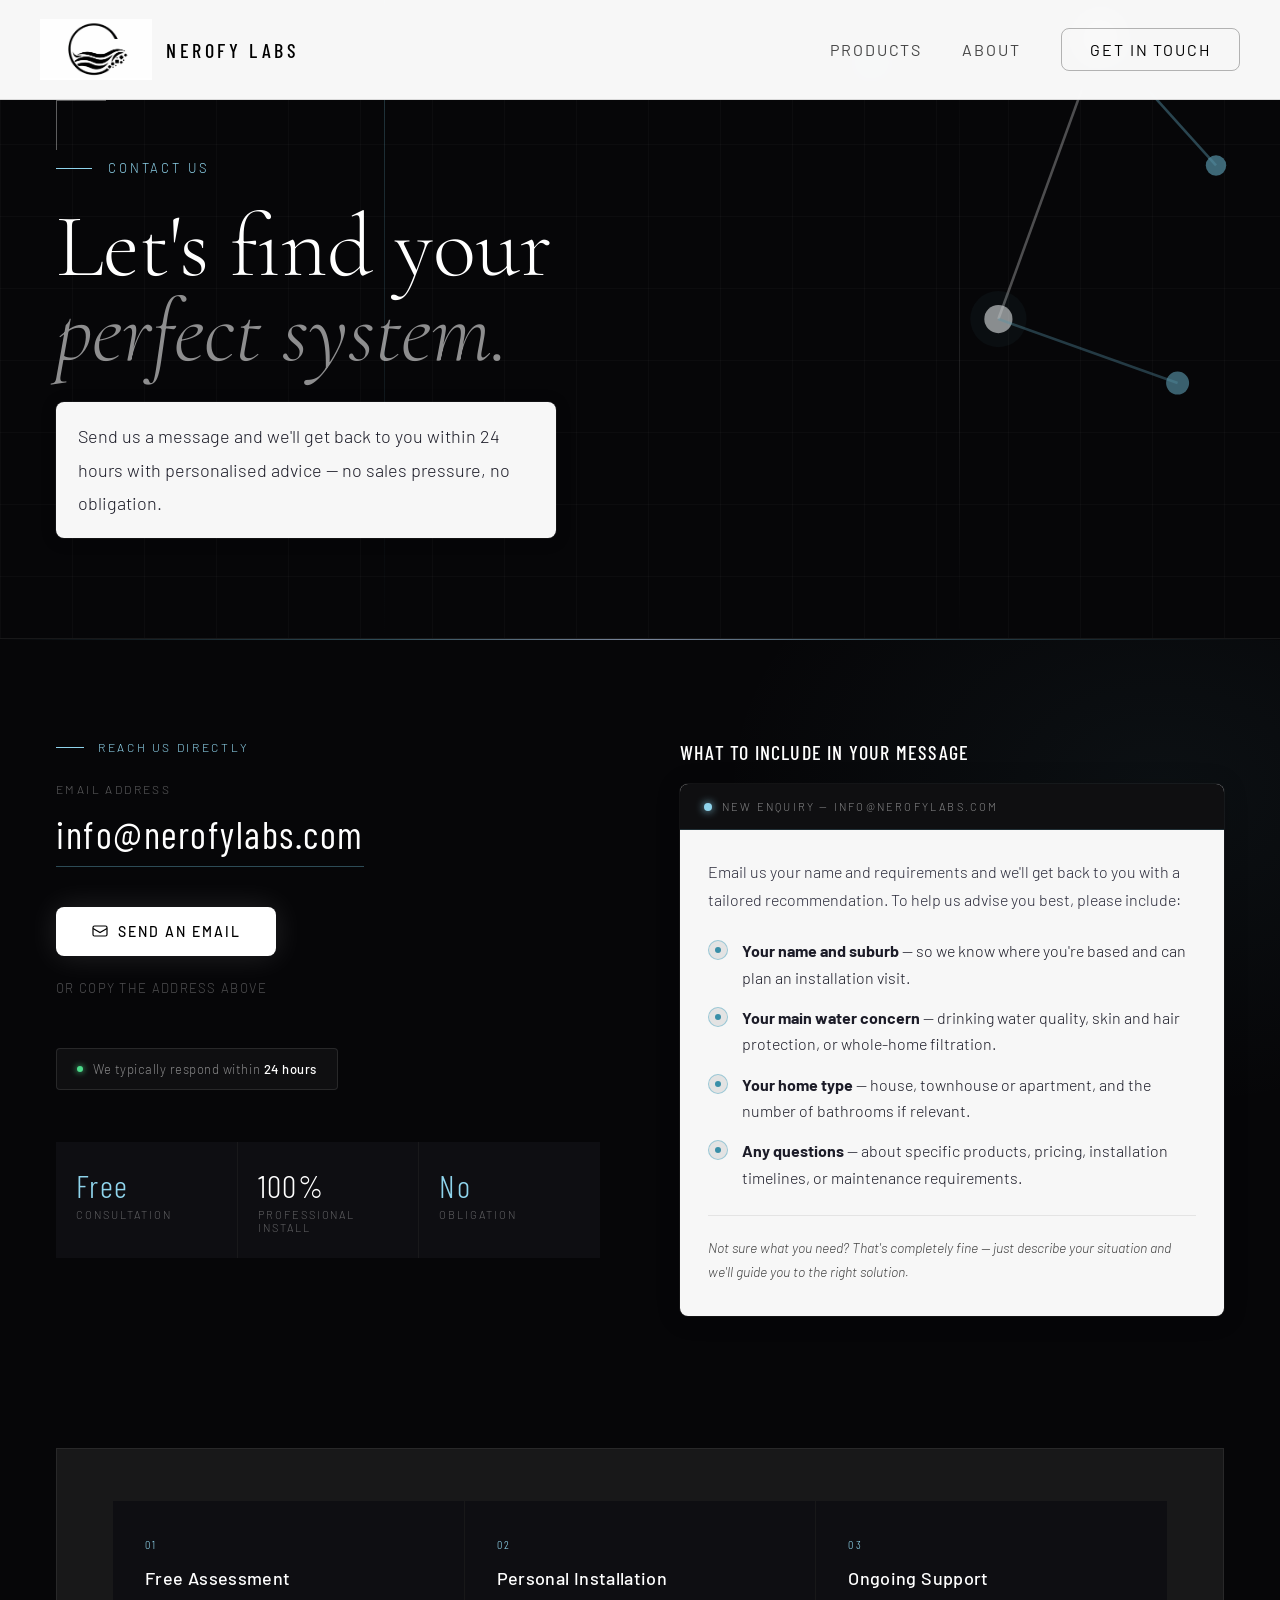
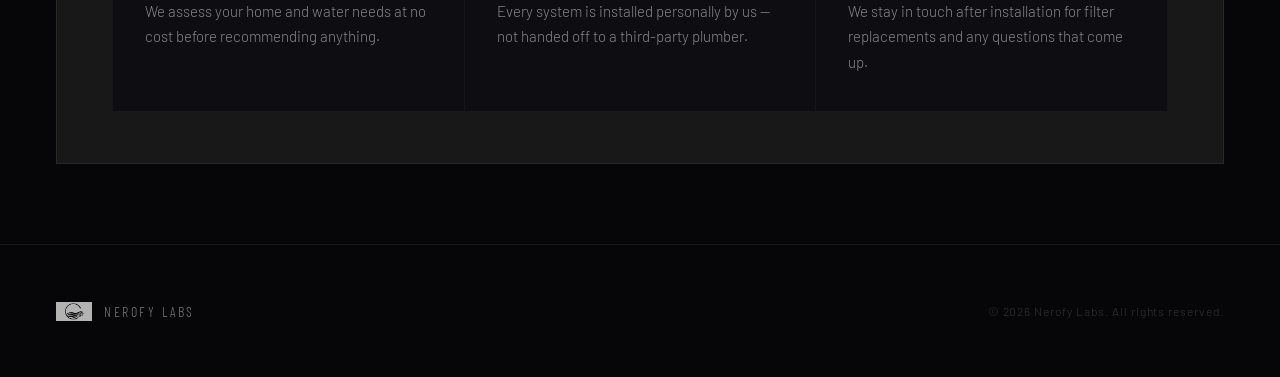
==== commit d75e2aae: "Update contact.html" ====
--- a/contact.html
+++ b/contact.html
@@ -40,7 +40,7 @@
 .nav-links{display:flex;align-items:center;gap:40px;}
 .nav-links a{font-size:16px;font-weight:400;letter-spacing:0.12em;text-transform:uppercase;color:rgba(0,0,0,0.72);text-decoration:none;transition:color 0.3s;}
 .nav-links a:hover,.nav-links a.active{color:#000;}
-.nav-links a.active{color:#fff;}
+.nav-links a.active{color:#000;}
 .nav-cta{font-size:15px;font-weight:500;letter-spacing:0.12em;text-transform:uppercase;padding:11px 28px;border:1px solid rgba(0,0,0,0.28);color:#000;text-decoration:none;transition:all 0.3s;border-radius:8px;}
 .nav-cta:hover{background:rgba(0,0,0,0.05);border-color:rgba(0,0,0,0.55);}
 
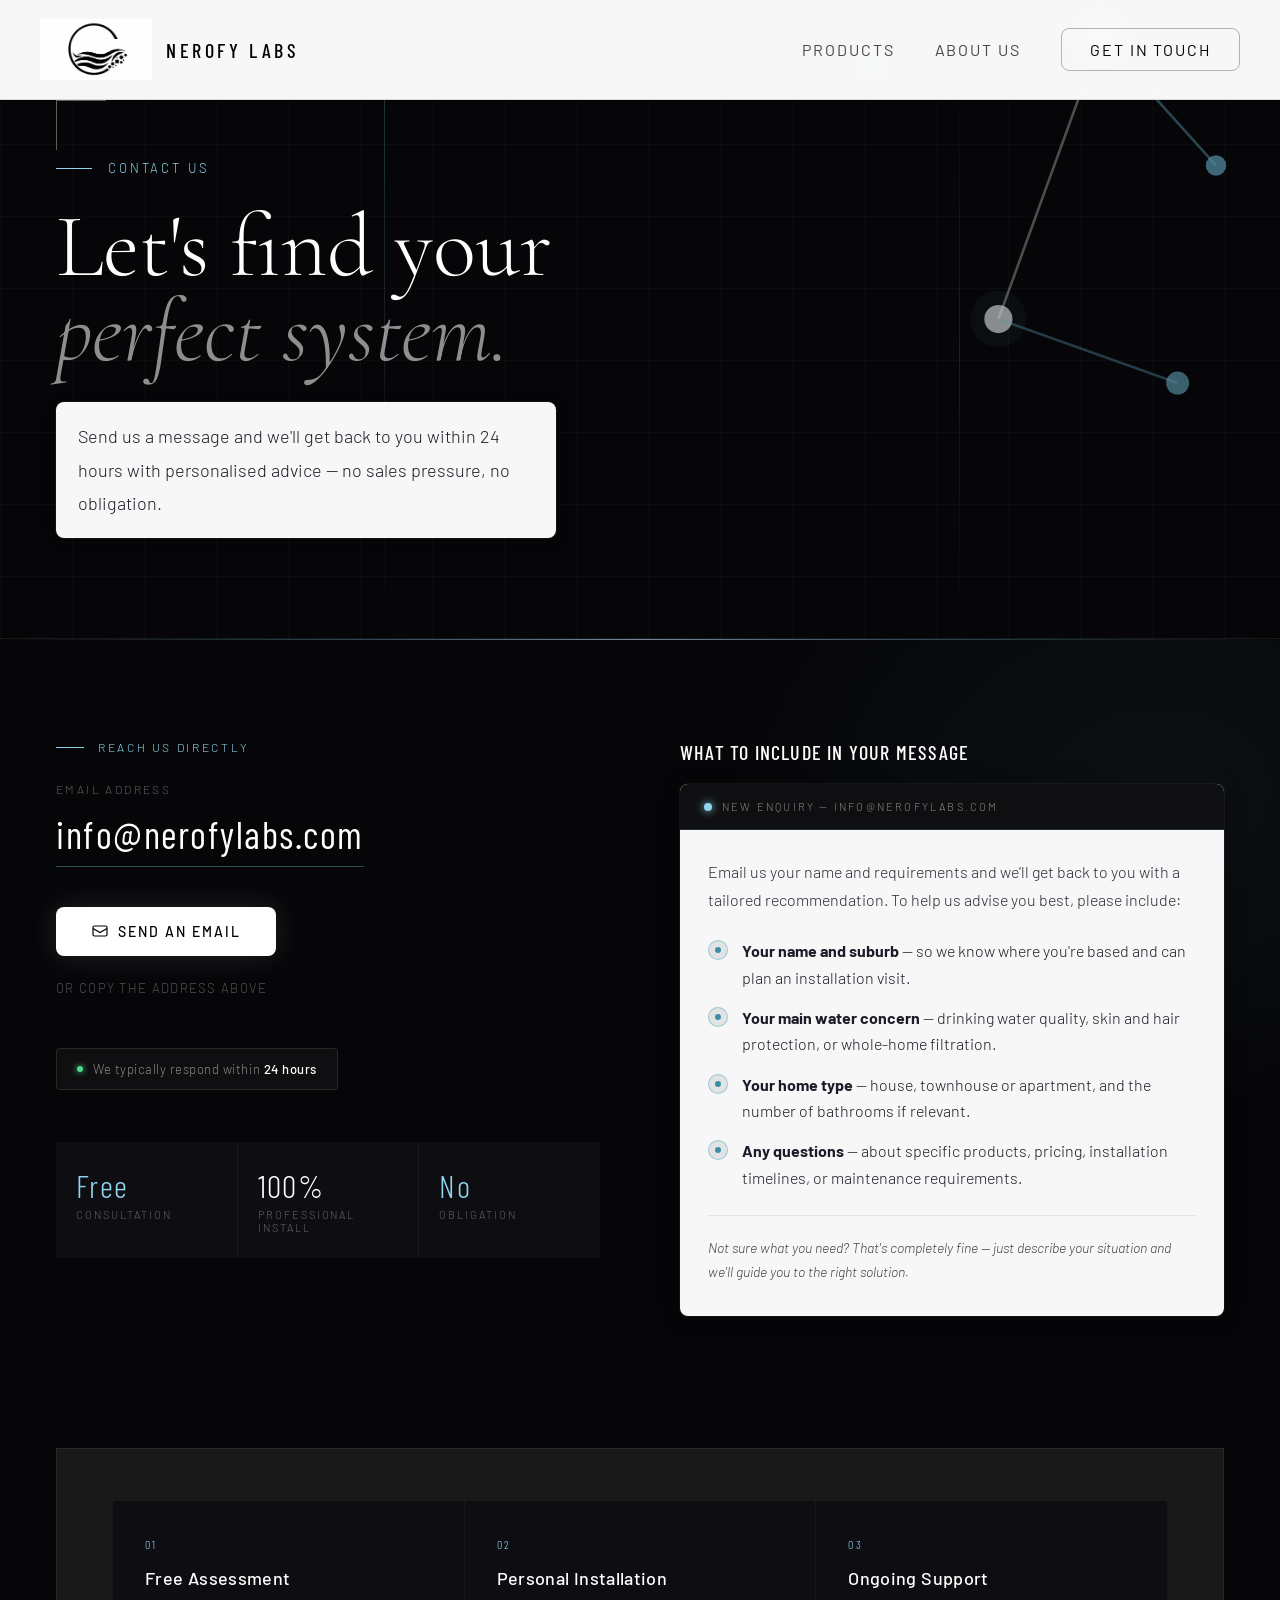
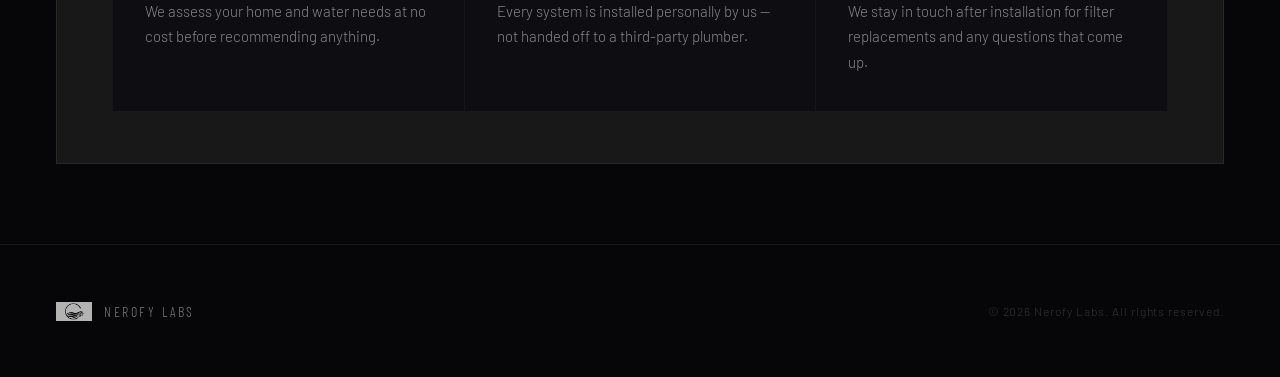
==== commit deb190ab: "Update contact.html" ====
--- a/contact.html
+++ b/contact.html
@@ -227,7 +227,7 @@
   </a>
   <div class="nav-links">
     <a href="products.html">Products</a>
-    <a href="index.html#why">About</a>
+    <a href="index.html#why">About Us</a>
     <a href="contact.html" class="nav-cta active">Get in Touch</a>
   </div>
 </nav>
